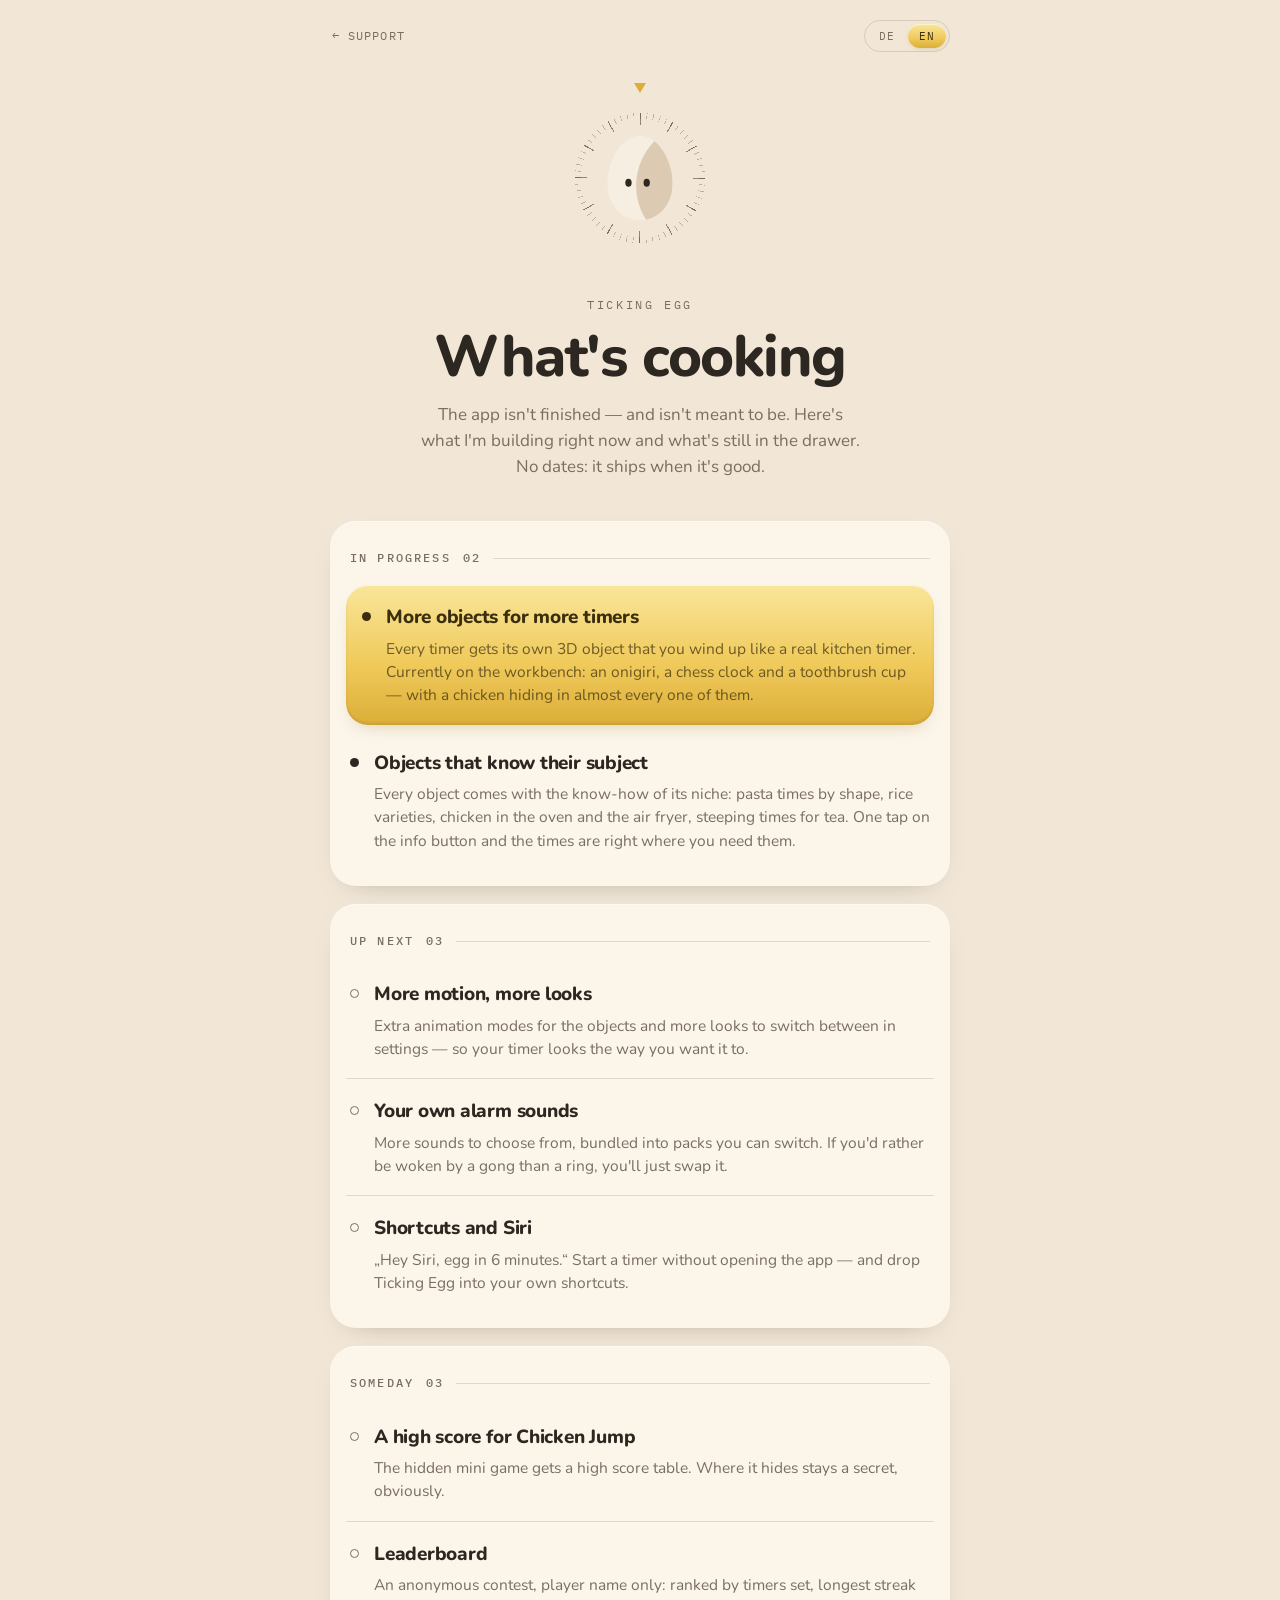
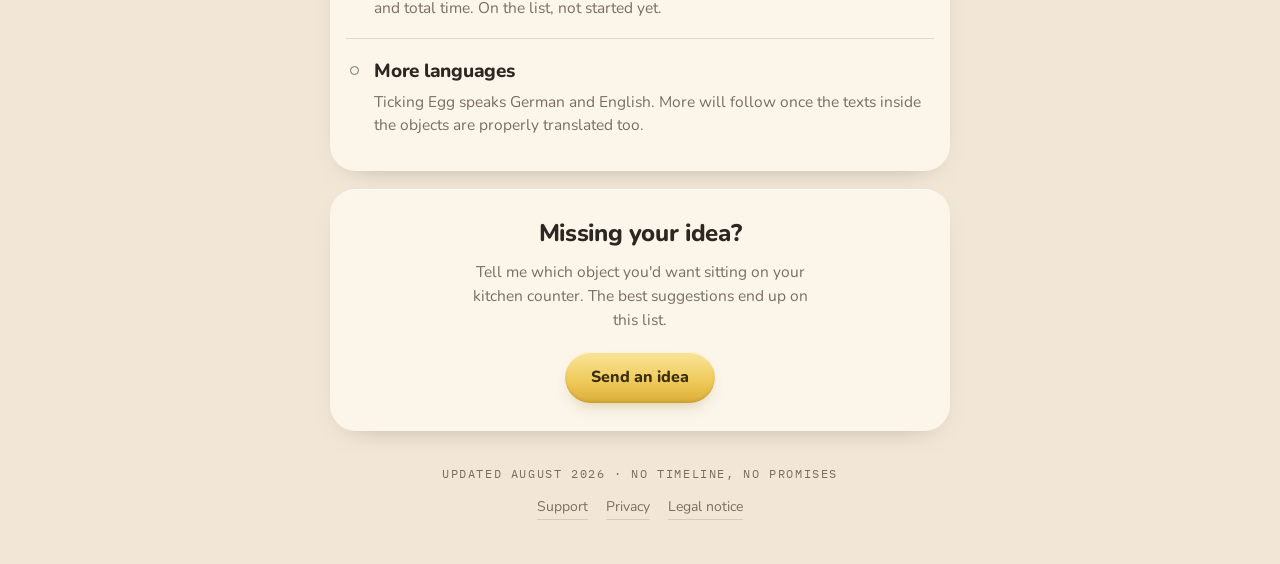
==== roadmap/index.html @ 5d7f401b "Rename roadmap.html to roadmap/index.html" ====
<!doctype html>
<html lang="de" data-lang="de">
<head>
<meta charset="utf-8">
<meta name="viewport" content="width=device-width, initial-scale=1">
<title>Was noch kommt · Ticking Egg</title>
<meta name="description" content="Woran ich gerade bei Ticking Egg arbeite und was als Nächstes kommt.">
<meta name="theme-color" content="#F2E7D6" media="(prefers-color-scheme: light)">
<meta name="theme-color" content="#1C1A17" media="(prefers-color-scheme: dark)">
<meta property="og:title" content="Was noch kommt · Ticking Egg">
<meta property="og:description" content="Woran ich gerade bei Ticking Egg arbeite und was als Nächstes kommt.">
<meta property="og:type" content="website">

<link rel="preconnect" href="https://fonts.googleapis.com">
<link rel="preconnect" href="https://fonts.gstatic.com" crossorigin>
<link href="https://fonts.googleapis.com/css2?family=IBM+Plex+Mono:wght@400;500;600&family=Nunito:wght@400;600;700;800&display=swap" rel="stylesheet">

<style>
/* ---------- Tokens ---------- */
:root{
  --bg:#F2E7D6;
  --sheet:#FBF5EA;
  --ink:#2C2721;
  --muted:#7A6E60;
  --line:rgba(44,39,33,.14);

  --butter:#F0CB5C;
  --butter-hi:#F9E59A;
  --butter-lo:#DCAE38;
  --butter-ink:#3B2E0E;
  --butter-ink-soft:rgba(59,46,14,.72);
  --butter-shadow:rgba(150,110,25,.38);

  --egg:#F6EEE0;
  --egg-shade:#DCCBB2;
  --tick:rgba(44,39,33,.28);
  --tick-major:rgba(44,39,33,.5);

  --focus:#2C2721;
  --radius:22px;
}

@media (prefers-color-scheme: dark){
  :root{
    --bg:#1C1A17;
    --sheet:#242119;
    --ink:#F0E7D9;
    --muted:#9C907E;
    --line:rgba(240,231,217,.13);

    --butter:#E2A33C;
    --butter-hi:#F3C46E;
    --butter-lo:#B77C1F;
    --butter-ink:#231907;
    --butter-ink-soft:rgba(35,25,7,.74);
    --butter-shadow:rgba(0,0,0,.5);

    --egg:#D9CDB8;
    --egg-shade:#8E8069;
    --tick:rgba(240,231,217,.28);
    --tick-major:rgba(240,231,217,.52);

    --focus:#F0E7D9;
  }
}

*{box-sizing:border-box}
html{-webkit-text-size-adjust:100%}
body{
  margin:0;
  background:var(--bg);
  color:var(--ink);
  font-family:"Nunito",-apple-system,BlinkMacSystemFont,"Segoe UI",sans-serif;
  font-size:17px;
  line-height:1.55;
  -webkit-font-smoothing:antialiased;
}
::selection{background:var(--butter);color:var(--butter-ink)}
a{color:inherit}
:focus-visible{outline:2px solid var(--focus);outline-offset:3px;border-radius:8px}

/* Sprache: ohne JS bleibt Deutsch sichtbar */
html[data-lang="de"] [lang="en"]{display:none}
html[data-lang="en"] [lang="de"]{display:none}

.wrap{width:100%;max-width:660px;margin:0 auto;padding:0 20px}

/* ---------- Kopfzeile ---------- */
.top{
  display:flex;align-items:center;justify-content:space-between;gap:16px;
  padding-top:20px;
}
.back{
  font-family:"IBM Plex Mono",ui-monospace,monospace;
  font-size:12px;letter-spacing:.09em;text-transform:uppercase;
  color:var(--muted);text-decoration:none;padding:6px 2px;
}
.back:hover{color:var(--ink)}

.lang{display:flex;gap:2px;padding:3px;border:1px solid var(--line);border-radius:999px}
.lang button{
  font-family:"IBM Plex Mono",ui-monospace,monospace;
  font-size:11px;letter-spacing:.1em;
  border:0;background:transparent;color:var(--muted);
  padding:5px 11px;border-radius:999px;cursor:pointer;
}
.lang button[aria-pressed="true"]{
  color:var(--butter-ink);
  background:linear-gradient(180deg,var(--butter-hi),var(--butter) 58%,var(--butter-lo));
  box-shadow:inset 0 1px 0 rgba(255,255,255,.5), 0 2px 6px -3px var(--butter-shadow);
}

/* ---------- Hero: das Aufzieh-Zifferblatt ---------- */
.hero{padding:34px 0 40px;text-align:center}

.dial{position:relative;width:184px;height:184px;margin:0 auto 26px}
.dial__ring,.dial__ring--major{
  position:absolute;inset:0;border-radius:50%;
  animation:wind 1700ms cubic-bezier(.17,.85,.28,1) both;
}
.dial__ring{
  background:repeating-conic-gradient(from 0deg,var(--tick) 0deg .7deg,transparent .7deg 6deg);
  -webkit-mask:radial-gradient(circle,transparent 0 45.5%,#000 45.5% 50%,transparent 50%);
  mask:radial-gradient(circle,transparent 0 45.5%,#000 45.5% 50%,transparent 50%);
}
.dial__ring--major{
  background:repeating-conic-gradient(from 0deg,var(--tick-major) 0deg 1deg,transparent 1deg 30deg);
  -webkit-mask:radial-gradient(circle,transparent 0 41%,#000 41% 50%,transparent 50%);
  mask:radial-gradient(circle,transparent 0 41%,#000 41% 50%,transparent 50%);
}
.dial__marker{
  position:absolute;top:-3px;left:50%;width:0;height:0;transform:translateX(-50%);
  border-left:6px solid transparent;border-right:6px solid transparent;
  border-top:10px solid var(--butter-lo);
}
.dial__egg{
  position:absolute;left:50%;top:50%;width:96px;height:96px;
  transform:translate(-50%,-50%);
  animation:settle 1700ms cubic-bezier(.2,1.2,.4,1) both;
}
.dial__egg .eyes{fill:var(--ink);transform-box:fill-box;transform-origin:center;animation:blink 6.5s infinite}

@keyframes wind{from{transform:rotate(-158deg)}to{transform:rotate(0)}}
@keyframes settle{
  0%{transform:translate(-50%,-50%) scale(.86) rotate(-7deg)}
  70%{transform:translate(-50%,-50%) scale(1.03) rotate(2deg)}
  100%{transform:translate(-50%,-50%) scale(1) rotate(0)}
}
@keyframes blink{0%,92%,100%{transform:scaleY(1)}94%{transform:scaleY(.08)}96%{transform:scaleY(1)}}

.eyebrow{
  margin:0 0 12px;
  font-family:"IBM Plex Mono",ui-monospace,monospace;
  font-size:12px;letter-spacing:.22em;text-transform:uppercase;color:var(--muted);
}
h1{
  margin:0 0 16px;
  font-size:clamp(38px,10vw,58px);
  font-weight:800;line-height:1.02;letter-spacing:-.025em;
}
.lede{margin:0 auto;max-width:44ch;color:var(--muted);font-size:17px}

/* ---------- Datenblatt ---------- */
.sheet{
  background:var(--sheet);
  border-radius:26px;
  padding:8px 16px 16px;
  margin-bottom:18px;
  box-shadow:0 1px 0 rgba(255,255,255,.5) inset, 0 10px 30px -22px rgba(0,0,0,.5);
}
.rule{
  display:flex;align-items:center;gap:12px;
  margin:0;padding:20px 4px 12px;
  font-family:"IBM Plex Mono",ui-monospace,monospace;
  font-size:12px;font-weight:500;letter-spacing:.18em;text-transform:uppercase;
  color:var(--muted);
}
.rule::after{content:"";flex:1;height:1px;background:var(--line)}
.rule__count{font-variant-numeric:tabular-nums}

.rows{list-style:none;margin:0;padding:0}
.row{
  display:grid;grid-template-columns:10px 1fr;gap:14px;align-items:start;
  padding:18px 4px;
  border-top:1px solid var(--line);
}
.rows > .row:first-child{border-top:0}
.dot{
  width:9px;height:9px;margin-top:9px;border-radius:50%;
  border:1.5px solid var(--muted);
}
.row--now .dot,.row--live .dot{border-color:transparent;background:currentColor}
.row h3{margin:0 0 4px;font-size:19px;font-weight:800;letter-spacing:-.012em}
.row p{margin:0;color:var(--muted);font-size:15.5px;line-height:1.5}

/* die hervorgehobene Pille — wie der ausgewählte Timer in der App */
.row--now{
  border-top:0;
  margin:6px 0;
  padding:18px 16px;
  border-radius:var(--radius);
  color:var(--butter-ink);
  background:linear-gradient(180deg,var(--butter-hi),var(--butter) 55%,var(--butter-lo));
  box-shadow:
    inset 0 1px 0 rgba(255,255,255,.62),
    inset 0 -2px 3px rgba(0,0,0,.09),
    0 8px 18px -10px var(--butter-shadow);
}
.row--now + .row{border-top:0}
.row--now p{color:var(--butter-ink-soft)}

/* ---------- Idee schicken ---------- */
.pitch{
  background:var(--sheet);
  border-radius:26px;
  padding:26px 20px 28px;
  text-align:center;
  box-shadow:0 1px 0 rgba(255,255,255,.5) inset, 0 10px 30px -22px rgba(0,0,0,.5);
}
.pitch h2{margin:0 0 8px;font-size:24px;font-weight:800;letter-spacing:-.015em}
.pitch p{margin:0 auto 20px;max-width:38ch;color:var(--muted);font-size:15.5px}
.cta{
  display:inline-block;text-decoration:none;
  font-weight:800;font-size:16px;
  color:var(--butter-ink);
  padding:13px 26px;border-radius:999px;
  background:linear-gradient(180deg,var(--butter-hi),var(--butter) 55%,var(--butter-lo));
  box-shadow:
    inset 0 1px 0 rgba(255,255,255,.62),
    inset 0 -2px 3px rgba(0,0,0,.09),
    0 8px 16px -8px var(--butter-shadow);
  transition:transform .18s cubic-bezier(.2,1.3,.4,1), box-shadow .18s ease;
}
.cta:hover{transform:translateY(-2px);box-shadow:inset 0 1px 0 rgba(255,255,255,.62),inset 0 -2px 3px rgba(0,0,0,.09),0 12px 20px -8px var(--butter-shadow)}
.cta:active{transform:translateY(1px) scale(.985)}

/* ---------- Fuß ---------- */
footer{padding:34px 0 44px;text-align:center}
.stamp{
  font-family:"IBM Plex Mono",ui-monospace,monospace;
  font-size:11.5px;letter-spacing:.14em;text-transform:uppercase;color:var(--muted);
  margin:0 0 14px;
}
.links{display:flex;flex-wrap:wrap;gap:6px 18px;justify-content:center;font-size:14px}
.links a{color:var(--muted);text-decoration:none;border-bottom:1px solid var(--line);padding-bottom:1px}
.links a:hover{color:var(--ink)}

@media (max-width:420px){
  body{font-size:16px}
  .dial{width:150px;height:150px}
  .dial__egg{width:78px;height:78px}
  .sheet,.pitch{border-radius:22px}
  .row h3{font-size:18px}
}

@media (prefers-reduced-motion:reduce){
  *,*::before,*::after{animation:none!important;transition:none!important}
}
</style>
</head>

<body>
<div class="wrap">

  <header class="top">
    <a class="back" href="/">← <span lang="de">Support</span><span lang="en">Support</span></a>
    <div class="lang" role="group" aria-label="Sprache / Language">
      <button type="button" data-lang-btn="de" aria-pressed="true">DE</button>
      <button type="button" data-lang-btn="en" aria-pressed="false">EN</button>
    </div>
  </header>

  <main>
    <section class="hero">
      <div class="dial">
        <div class="dial__ring"></div>
        <div class="dial__ring--major"></div>
        <div class="dial__marker"></div>
        <svg class="dial__egg" viewBox="0 0 100 100" aria-hidden="true">
          <defs>
            <clipPath id="eggClip">
              <path d="M50 6c20 0 34 27 34 50 0 22-15 38-34 38S16 78 16 56C16 33 30 6 50 6Z"/>
            </clipPath>
          </defs>
          <g clip-path="url(#eggClip)">
            <rect x="0" y="0" width="100" height="100" fill="var(--egg)"/>
            <circle cx="112" cy="58" r="66" fill="var(--egg-shade)"/>
          </g>
          <g class="eyes">
            <ellipse cx="38" cy="55" rx="3.3" ry="4.1"/>
            <ellipse cx="57" cy="55" rx="3.3" ry="4.1"/>
          </g>
        </svg>
      </div>

      <p class="eyebrow">Ticking Egg</p>
      <h1>
        <span lang="de">Was noch kommt</span>
        <span lang="en">What&#39;s cooking</span>
      </h1>
      <p class="lede">
        <span lang="de">Die App ist nicht fertig – und soll es auch nicht sein. Hier steht, woran ich gerade sitze und was noch in der Schublade liegt. Ohne Datum: fertig ist es, wenn es gut ist.</span>
        <span lang="en">The app isn&#39;t finished — and isn&#39;t meant to be. Here&#39;s what I&#39;m building right now and what&#39;s still in the drawer. No dates: it ships when it&#39;s good.</span>
      </p>
    </section>

    <section class="sheet" aria-labelledby="s1">
      <h2 class="rule" id="s1">
        <span lang="de">In Arbeit</span><span lang="en">In progress</span>
        <span class="rule__count">02</span>
      </h2>
      <ul class="rows">

        <li class="row row--now">
          <span class="dot"></span>
          <div>
            <h3>
              <span lang="de">Mehr Objekte für mehr Timer</span>
              <span lang="en">More objects for more timers</span>
            </h3>
            <p>
              <span lang="de">Jeder Timer bekommt sein eigenes 3D-Objekt, das du aufziehst wie eine echte Eieruhr. Auf dem Basteltisch liegen gerade unter anderem ein Onigiri, eine Schachuhr und ein Zahnputzbecher – und in fast jedem versteckt sich ein Huhn.</span>
              <span lang="en">Every timer gets its own 3D object that you wind up like a real kitchen timer. Currently on the workbench: an onigiri, a chess clock and a toothbrush cup — with a chicken hiding in almost every one of them.</span>
            </p>
          </div>
        </li>

        <li class="row row--live">
          <span class="dot"></span>
          <div>
            <h3>
              <span lang="de">Objektwissen wächst mit</span>
              <span lang="en">Objects that know their subject</span>
            </h3>
            <p>
              <span lang="de">Jedes Objekt bringt das Wissen seiner Nische mit: Nudelzeiten nach Sorte, Reissorten, Hähnchen im Ofen und in der Heißluftfritteuse, Ziehzeiten für Tee. Ein Tipp auf das Info-Symbol, und die Zeiten stehen da, wo du sie brauchst.</span>
              <span lang="en">Every object comes with the know-how of its niche: pasta times by shape, rice varieties, chicken in the oven and the air fryer, steeping times for tea. One tap on the info button and the times are right where you need them.</span>
            </p>
          </div>
        </li>

      </ul>
    </section>

    <section class="sheet" aria-labelledby="s2">
      <h2 class="rule" id="s2">
        <span lang="de">Als Nächstes</span><span lang="en">Up next</span>
        <span class="rule__count">03</span>
      </h2>
      <ul class="rows">

        <li class="row">
          <span class="dot"></span>
          <div>
            <h3>
              <span lang="de">Mehr Bewegung, mehr Optiken</span>
              <span lang="en">More motion, more looks</span>
            </h3>
            <p>
              <span lang="de">Zusätzliche Animationsmodi für die Objekte und weitere Optiken zum Umschalten in den Einstellungen – damit dein Timer so aussieht, wie du ihn haben willst.</span>
              <span lang="en">Extra animation modes for the objects and more looks to switch between in settings — so your timer looks the way you want it to.</span>
            </p>
          </div>
        </li>

        <li class="row">
          <span class="dot"></span>
          <div>
            <h3>
              <span lang="de">Eigene Alarmtöne</span>
              <span lang="en">Your own alarm sounds</span>
            </h3>
            <p>
              <span lang="de">Mehr Klänge zur Auswahl und Sound-Packs zum Wechseln. Wer lieber von einem Gong als von einem Klingeln geweckt wird, stellt das dann einfach um.</span>
              <span lang="en">More sounds to choose from, bundled into packs you can switch. If you&#39;d rather be woken by a gong than a ring, you&#39;ll just swap it.</span>
            </p>
          </div>
        </li>

        <li class="row">
          <span class="dot"></span>
          <div>
            <h3>
              <span lang="de">Kurzbefehle und Siri</span>
              <span lang="en">Shortcuts and Siri</span>
            </h3>
            <p>
              <span lang="de">„Hey Siri, Ei in 6 Minuten." Timer starten, ohne die App zu öffnen – und Ticking Egg in eigene Kurzbefehle einbauen.</span>
              <span lang="en">&#8222;Hey Siri, egg in 6 minutes.&#8220; Start a timer without opening the app — and drop Ticking Egg into your own shortcuts.</span>
            </p>
          </div>
        </li>

      </ul>
    </section>

    <section class="sheet" aria-labelledby="s3">
      <h2 class="rule" id="s3">
        <span lang="de">Irgendwann</span><span lang="en">Someday</span>
        <span class="rule__count">03</span>
      </h2>
      <ul class="rows">

        <li class="row">
          <span class="dot"></span>
          <div>
            <h3>
              <span lang="de">Bestenliste für Chicken Jump</span>
              <span lang="en">A high score for Chicken Jump</span>
            </h3>
            <p>
              <span lang="de">Das versteckte Mini-Spiel bekommt eine Bestenliste. Wo es sich versteckt, wird hier natürlich nicht verraten.</span>
              <span lang="en">The hidden mini game gets a high score table. Where it hides stays a secret, obviously.</span>
            </p>
          </div>
        </li>

        <li class="row">
          <span class="dot"></span>
          <div>
            <h3>
              <span lang="de">Rangliste</span>
              <span lang="en">Leaderboard</span>
            </h3>
            <p>
              <span lang="de">Anonymer Wettbewerb, nur mit einem Spielernamen: gewertet nach gestellten Timern, längster Serie und Gesamtzeit. Steht auf der Liste, ist aber noch nicht angefangen.</span>
              <span lang="en">An anonymous contest, player name only: ranked by timers set, longest streak and total time. On the list, not started yet.</span>
            </p>
          </div>
        </li>

        <li class="row">
          <span class="dot"></span>
          <div>
            <h3>
              <span lang="de">Mehr Sprachen</span>
              <span lang="en">More languages</span>
            </h3>
            <p>
              <span lang="de">Ticking Egg spricht Deutsch und Englisch. Weitere Sprachen kommen, sobald auch die Texte in den Objekten sauber übersetzt sind.</span>
              <span lang="en">Ticking Egg speaks German and English. More will follow once the texts inside the objects are properly translated too.</span>
            </p>
          </div>
        </li>

      </ul>
    </section>

    <section class="pitch">
      <h2>
        <span lang="de">Deine Idee fehlt hier?</span>
        <span lang="en">Missing your idea?</span>
      </h2>
      <p>
        <span lang="de">Sag mir, welches Objekt du auf deinem Küchentisch stehen hättest. Die besten Vorschläge landen auf dieser Liste.</span>
        <span lang="en">Tell me which object you&#39;d want sitting on your kitchen counter. The best suggestions end up on this list.</span>
      </p>
      <a class="cta" href="mailto:hello@robdsgn.com?subject=Ticking%20Egg%20%E2%80%93%20Idee">
        <span lang="de">Idee schicken</span>
        <span lang="en">Send an idea</span>
      </a>
    </section>
  </main>

  <footer>
    <p class="stamp">
      <span lang="de">Stand: August 2026 · Kein Zeitplan, keine Versprechen</span>
      <span lang="en">Updated August 2026 · No timeline, no promises</span>
    </p>
    <nav class="links">
      <a href="/"><span lang="de">Support</span><span lang="en">Support</span></a>
      <a href="/datenschutz.html"><span lang="de">Datenschutz</span><span lang="en">Privacy</span></a>
      <a href="/impressum.html"><span lang="de">Impressum</span><span lang="en">Legal notice</span></a>
    </nav>
  </footer>

</div>

<script>
(function () {
  var root = document.documentElement;
  var buttons = document.querySelectorAll('[data-lang-btn]');

  function setLang(lang) {
    root.setAttribute('data-lang', lang);
    root.setAttribute('lang', lang);
    buttons.forEach(function (b) {
      b.setAttribute('aria-pressed', String(b.dataset.langBtn === lang));
    });
  }

  buttons.forEach(function (b) {
    b.addEventListener('click', function () { setLang(b.dataset.langBtn); });
  });

  // Beim ersten Aufruf der Browsersprache folgen
  if ((navigator.language || 'de').slice(0, 2).toLowerCase() !== 'de') setLang('en');
})();
</script>
</body>
</html>
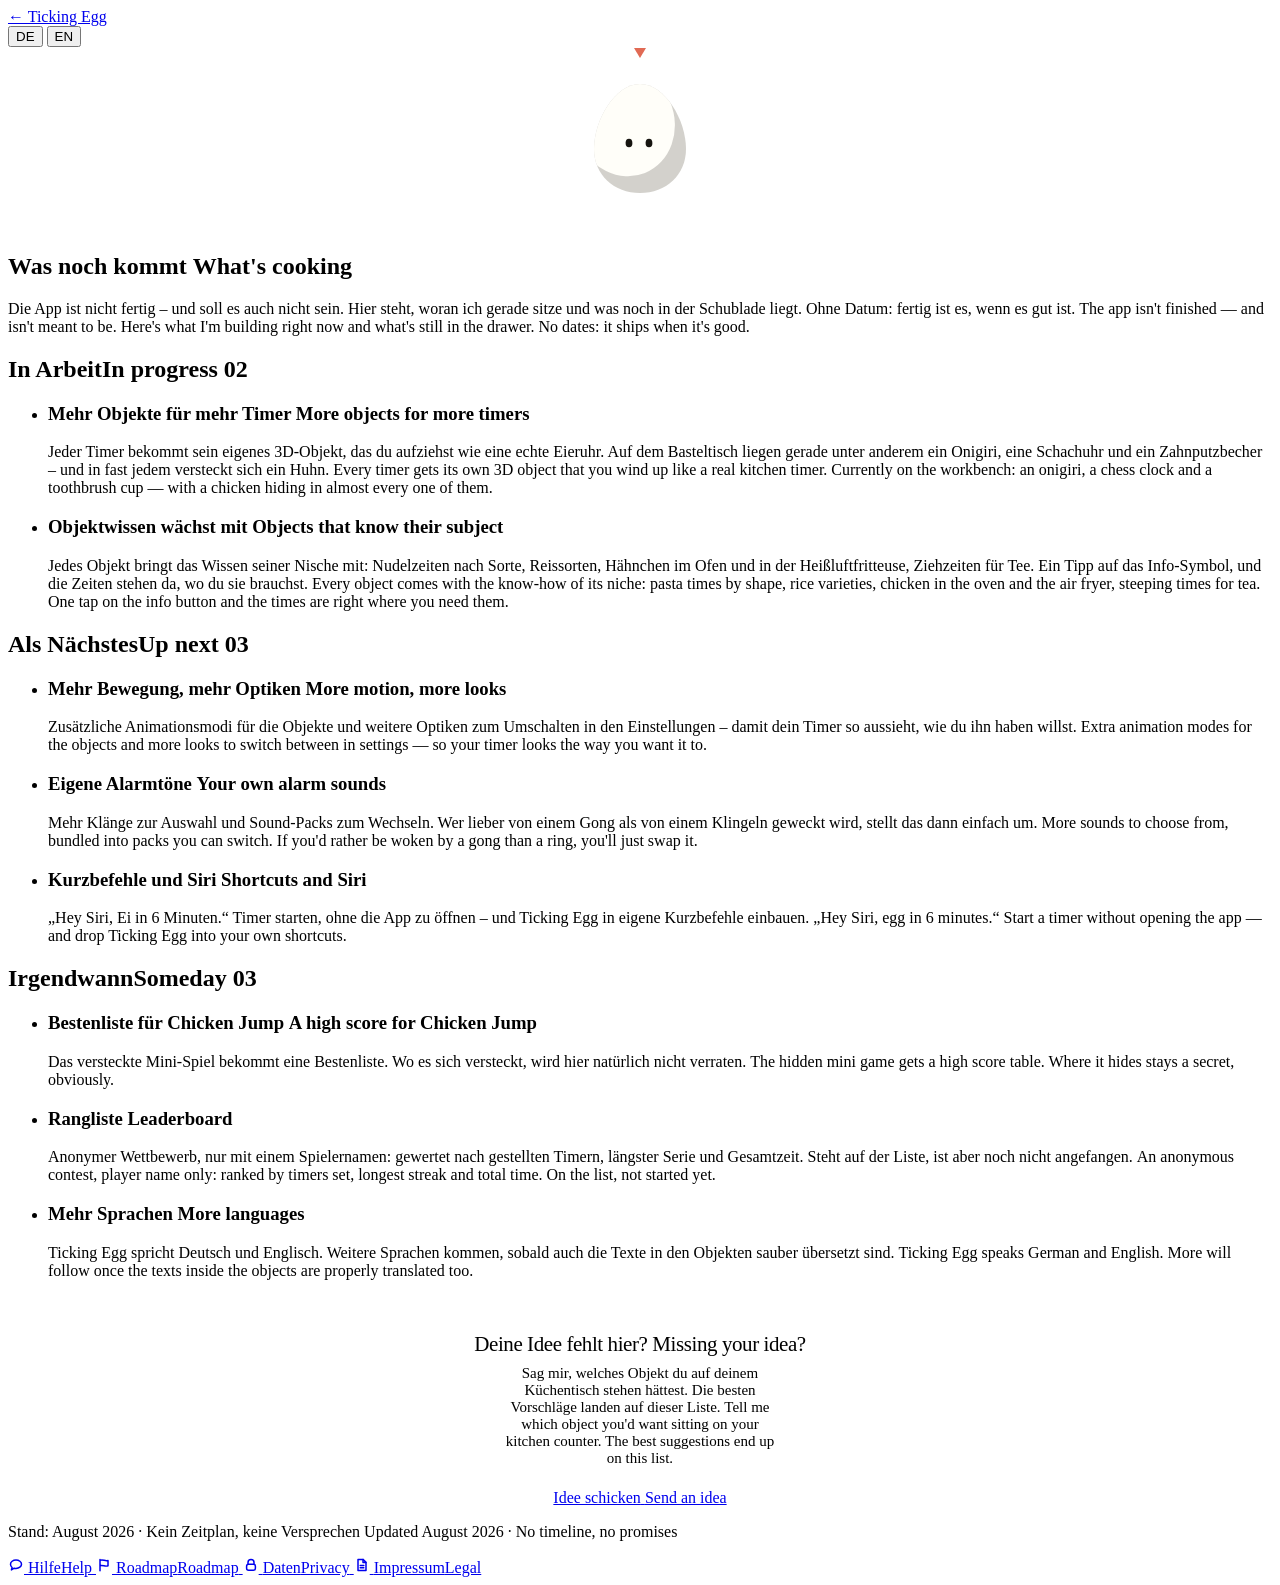
==== commit 8b1405a4: "Update index.html" ====
--- a/roadmap/index.html
+++ b/roadmap/index.html
@@ -2,268 +2,74 @@
 <html lang="de" data-lang="de">
 <head>
 <meta charset="utf-8">
-<meta name="viewport" content="width=device-width, initial-scale=1">
+<meta name="viewport" content="width=device-width, initial-scale=1, viewport-fit=cover">
 <title>Was noch kommt · Ticking Egg</title>
 <meta name="description" content="Woran ich gerade bei Ticking Egg arbeite und was als Nächstes kommt.">
-<meta name="theme-color" content="#F2E7D6" media="(prefers-color-scheme: light)">
-<meta name="theme-color" content="#1C1A17" media="(prefers-color-scheme: dark)">
+<meta name="theme-color" content="#E9DBC4" media="(prefers-color-scheme: light)">
+<meta name="theme-color" content="#161410" media="(prefers-color-scheme: dark)">
 <meta property="og:title" content="Was noch kommt · Ticking Egg">
 <meta property="og:description" content="Woran ich gerade bei Ticking Egg arbeite und was als Nächstes kommt.">
 <meta property="og:type" content="website">
-
-<link rel="preconnect" href="https://fonts.googleapis.com">
-<link rel="preconnect" href="https://fonts.gstatic.com" crossorigin>
-<link href="https://fonts.googleapis.com/css2?family=IBM+Plex+Mono:wght@400;500;600&family=Nunito:wght@400;600;700;800&display=swap" rel="stylesheet">
+<link rel="stylesheet" href="/assets/app.css">
 
 <style>
-/* ---------- Tokens ---------- */
-:root{
-  --bg:#F2E7D6;
-  --sheet:#FBF5EA;
-  --ink:#2C2721;
-  --muted:#7A6E60;
-  --line:rgba(44,39,33,.14);
-
-  --butter:#F0CB5C;
-  --butter-hi:#F9E59A;
-  --butter-lo:#DCAE38;
-  --butter-ink:#3B2E0E;
-  --butter-ink-soft:rgba(59,46,14,.72);
-  --butter-shadow:rgba(150,110,25,.38);
-
-  --egg:#F6EEE0;
-  --egg-shade:#DCCBB2;
-  --tick:rgba(44,39,33,.28);
-  --tick-major:rgba(44,39,33,.5);
-
-  --focus:#2C2721;
-  --radius:22px;
-}
-
-@media (prefers-color-scheme: dark){
-  :root{
-    --bg:#1C1A17;
-    --sheet:#242119;
-    --ink:#F0E7D9;
-    --muted:#9C907E;
-    --line:rgba(240,231,217,.13);
-
-    --butter:#E2A33C;
-    --butter-hi:#F3C46E;
-    --butter-lo:#B77C1F;
-    --butter-ink:#231907;
-    --butter-ink-soft:rgba(35,25,7,.74);
-    --butter-shadow:rgba(0,0,0,.5);
-
-    --egg:#D9CDB8;
-    --egg-shade:#8E8069;
-    --tick:rgba(240,231,217,.28);
-    --tick-major:rgba(240,231,217,.52);
-
-    --focus:#F0E7D9;
-  }
-}
-
-*{box-sizing:border-box}
-html{-webkit-text-size-adjust:100%}
-body{
-  margin:0;
-  background:var(--bg);
-  color:var(--ink);
-  font-family:"Nunito",-apple-system,BlinkMacSystemFont,"Segoe UI",sans-serif;
-  font-size:17px;
-  line-height:1.55;
-  -webkit-font-smoothing:antialiased;
-}
-::selection{background:var(--butter);color:var(--butter-ink)}
-a{color:inherit}
-:focus-visible{outline:2px solid var(--focus);outline-offset:3px;border-radius:8px}
-
-/* Sprache: ohne JS bleibt Deutsch sichtbar */
-html[data-lang="de"] [lang="en"]{display:none}
-html[data-lang="en"] [lang="de"]{display:none}
-
-.wrap{width:100%;max-width:660px;margin:0 auto;padding:0 20px}
-
-/* ---------- Kopfzeile ---------- */
-.top{
-  display:flex;align-items:center;justify-content:space-between;gap:16px;
-  padding-top:20px;
-}
-.back{
-  font-family:"IBM Plex Mono",ui-monospace,monospace;
-  font-size:12px;letter-spacing:.09em;text-transform:uppercase;
-  color:var(--muted);text-decoration:none;padding:6px 2px;
-}
-.back:hover{color:var(--ink)}
-
-.lang{display:flex;gap:2px;padding:3px;border:1px solid var(--line);border-radius:999px}
-.lang button{
-  font-family:"IBM Plex Mono",ui-monospace,monospace;
-  font-size:11px;letter-spacing:.1em;
-  border:0;background:transparent;color:var(--muted);
-  padding:5px 11px;border-radius:999px;cursor:pointer;
-}
-.lang button[aria-pressed="true"]{
-  color:var(--butter-ink);
-  background:linear-gradient(180deg,var(--butter-hi),var(--butter) 58%,var(--butter-lo));
-  box-shadow:inset 0 1px 0 rgba(255,255,255,.5), 0 2px 6px -3px var(--butter-shadow);
-}
-
-/* ---------- Hero: das Aufzieh-Zifferblatt ---------- */
-.hero{padding:34px 0 40px;text-align:center}
-
-.dial{position:relative;width:184px;height:184px;margin:0 auto 26px}
+/* Aufzieh-Zifferblatt — nur auf dieser Seite */
+.dial{position:relative;width:180px;height:180px;margin:0 auto 26px}
 .dial__ring,.dial__ring--major{
   position:absolute;inset:0;border-radius:50%;
-  animation:wind 1700ms cubic-bezier(.17,.85,.28,1) both;
+  animation:wind 1500ms cubic-bezier(.17,.85,.28,1) both;
 }
 .dial__ring{
-  background:repeating-conic-gradient(from 0deg,var(--tick) 0deg .7deg,transparent .7deg 6deg);
+  background:repeating-conic-gradient(from 0deg,var(--line) 0deg .8deg,transparent .8deg 6deg);
   -webkit-mask:radial-gradient(circle,transparent 0 45.5%,#000 45.5% 50%,transparent 50%);
   mask:radial-gradient(circle,transparent 0 45.5%,#000 45.5% 50%,transparent 50%);
 }
 .dial__ring--major{
-  background:repeating-conic-gradient(from 0deg,var(--tick-major) 0deg 1deg,transparent 1deg 30deg);
+  background:repeating-conic-gradient(from 0deg,var(--muted) 0deg 1.1deg,transparent 1.1deg 30deg);
   -webkit-mask:radial-gradient(circle,transparent 0 41%,#000 41% 50%,transparent 50%);
   mask:radial-gradient(circle,transparent 0 41%,#000 41% 50%,transparent 50%);
 }
 .dial__marker{
-  position:absolute;top:-3px;left:50%;width:0;height:0;transform:translateX(-50%);
+  position:absolute;top:1px;left:50%;width:0;height:0;transform:translateX(-50%);
   border-left:6px solid transparent;border-right:6px solid transparent;
-  border-top:10px solid var(--butter-lo);
+  border-top:10px solid #E16A54;
 }
 .dial__egg{
-  position:absolute;left:50%;top:50%;width:96px;height:96px;
+  position:absolute;left:50%;top:50%;width:104px;height:112px;
   transform:translate(-50%,-50%);
-  animation:settle 1700ms cubic-bezier(.2,1.2,.4,1) both;
-}
-.dial__egg .eyes{fill:var(--ink);transform-box:fill-box;transform-origin:center;animation:blink 6.5s infinite}
-
-@keyframes wind{from{transform:rotate(-158deg)}to{transform:rotate(0)}}
-@keyframes settle{
+  animation:settleDial 1500ms cubic-bezier(.2,1.2,.4,1) both;
+}
+.dial__egg .eyes{fill:#161410;transform-box:fill-box;transform-origin:center;animation:blink 6.5s infinite}
+
+@keyframes wind{from{transform:rotate(-152deg)}to{transform:rotate(0)}}
+@keyframes settleDial{
   0%{transform:translate(-50%,-50%) scale(.86) rotate(-7deg)}
   70%{transform:translate(-50%,-50%) scale(1.03) rotate(2deg)}
   100%{transform:translate(-50%,-50%) scale(1) rotate(0)}
 }
 @keyframes blink{0%,92%,100%{transform:scaleY(1)}94%{transform:scaleY(.08)}96%{transform:scaleY(1)}}
 
-.eyebrow{
-  margin:0 0 12px;
-  font-family:"IBM Plex Mono",ui-monospace,monospace;
-  font-size:12px;letter-spacing:.22em;text-transform:uppercase;color:var(--muted);
-}
-h1{
-  margin:0 0 16px;
-  font-size:clamp(38px,10vw,58px);
-  font-weight:800;line-height:1.02;letter-spacing:-.025em;
-}
-.lede{margin:0 auto;max-width:44ch;color:var(--muted);font-size:17px}
-
-/* ---------- Datenblatt ---------- */
-.sheet{
-  background:var(--sheet);
-  border-radius:26px;
-  padding:8px 16px 16px;
-  margin-bottom:18px;
-  box-shadow:0 1px 0 rgba(255,255,255,.5) inset, 0 10px 30px -22px rgba(0,0,0,.5);
-}
-.rule{
-  display:flex;align-items:center;gap:12px;
-  margin:0;padding:20px 4px 12px;
-  font-family:"IBM Plex Mono",ui-monospace,monospace;
-  font-size:12px;font-weight:500;letter-spacing:.18em;text-transform:uppercase;
-  color:var(--muted);
-}
-.rule::after{content:"";flex:1;height:1px;background:var(--line)}
-.rule__count{font-variant-numeric:tabular-nums}
-
-.rows{list-style:none;margin:0;padding:0}
-.row{
-  display:grid;grid-template-columns:10px 1fr;gap:14px;align-items:start;
-  padding:18px 4px;
-  border-top:1px solid var(--line);
-}
-.rows > .row:first-child{border-top:0}
-.dot{
-  width:9px;height:9px;margin-top:9px;border-radius:50%;
-  border:1.5px solid var(--muted);
-}
-.row--now .dot,.row--live .dot{border-color:transparent;background:currentColor}
-.row h3{margin:0 0 4px;font-size:19px;font-weight:800;letter-spacing:-.012em}
-.row p{margin:0;color:var(--muted);font-size:15.5px;line-height:1.5}
-
-/* die hervorgehobene Pille — wie der ausgewählte Timer in der App */
-.row--now{
-  border-top:0;
-  margin:6px 0;
-  padding:18px 16px;
-  border-radius:var(--radius);
-  color:var(--butter-ink);
-  background:linear-gradient(180deg,var(--butter-hi),var(--butter) 55%,var(--butter-lo));
-  box-shadow:
-    inset 0 1px 0 rgba(255,255,255,.62),
-    inset 0 -2px 3px rgba(0,0,0,.09),
-    0 8px 18px -10px var(--butter-shadow);
-}
-.row--now + .row{border-top:0}
-.row--now p{color:var(--butter-ink-soft)}
-
-/* ---------- Idee schicken ---------- */
-.pitch{
-  background:var(--sheet);
-  border-radius:26px;
-  padding:26px 20px 28px;
-  text-align:center;
-  box-shadow:0 1px 0 rgba(255,255,255,.5) inset, 0 10px 30px -22px rgba(0,0,0,.5);
-}
-.pitch h2{margin:0 0 8px;font-size:24px;font-weight:800;letter-spacing:-.015em}
-.pitch p{margin:0 auto 20px;max-width:38ch;color:var(--muted);font-size:15.5px}
-.cta{
-  display:inline-block;text-decoration:none;
-  font-weight:800;font-size:16px;
-  color:var(--butter-ink);
-  padding:13px 26px;border-radius:999px;
-  background:linear-gradient(180deg,var(--butter-hi),var(--butter) 55%,var(--butter-lo));
-  box-shadow:
-    inset 0 1px 0 rgba(255,255,255,.62),
-    inset 0 -2px 3px rgba(0,0,0,.09),
-    0 8px 16px -8px var(--butter-shadow);
-  transition:transform .18s cubic-bezier(.2,1.3,.4,1), box-shadow .18s ease;
-}
-.cta:hover{transform:translateY(-2px);box-shadow:inset 0 1px 0 rgba(255,255,255,.62),inset 0 -2px 3px rgba(0,0,0,.09),0 12px 20px -8px var(--butter-shadow)}
-.cta:active{transform:translateY(1px) scale(.985)}
-
-/* ---------- Fuß ---------- */
-footer{padding:34px 0 44px;text-align:center}
-.stamp{
-  font-family:"IBM Plex Mono",ui-monospace,monospace;
-  font-size:11.5px;letter-spacing:.14em;text-transform:uppercase;color:var(--muted);
-  margin:0 0 14px;
-}
-.links{display:flex;flex-wrap:wrap;gap:6px 18px;justify-content:center;font-size:14px}
-.links a{color:var(--muted);text-decoration:none;border-bottom:1px solid var(--line);padding-bottom:1px}
-.links a:hover{color:var(--ink)}
-
-@media (max-width:420px){
-  body{font-size:16px}
-  .dial{width:150px;height:150px}
-  .dial__egg{width:78px;height:78px}
-  .sheet,.pitch{border-radius:22px}
-  .row h3{font-size:18px}
-}
-
-@media (prefers-reduced-motion:reduce){
-  *,*::before,*::after{animation:none!important;transition:none!important}
+/* Karte „Idee schicken“ */
+.pitch{margin-top:44px;text-align:center;padding-top:8px}
+.pitch h2{margin:0 0 8px;font-size:21px;font-weight:500;letter-spacing:-.02em}
+.pitch p{margin:0 auto 22px;max-width:38ch;color:var(--muted);font-size:15px}
+
+@media (max-width:430px){
+  .dial{width:152px;height:152px}
+  .dial__egg{width:88px;height:95px}
 }
 </style>
 </head>
 
-<body>
+<body data-title-de="Was noch kommt · Ticking Egg"
+      data-title-en="What&#39;s cooking · Ticking Egg"
+      data-desc-de="Woran ich gerade bei Ticking Egg arbeite und was als Nächstes kommt."
+      data-desc-en="What I&#39;m building in Ticking Egg right now and what comes next.">
+
 <div class="wrap">
 
   <header class="top">
-    <a class="back" href="/">← <span lang="de">Support</span><span lang="en">Support</span></a>
+    <a class="wordmark wordmark--back" href="/">← Ticking Egg</a>
     <div class="lang" role="group" aria-label="Sprache / Language">
       <button type="button" data-lang-btn="de" aria-pressed="true">DE</button>
       <button type="button" data-lang-btn="en" aria-pressed="false">EN</button>
@@ -271,29 +77,25 @@
   </header>
 
   <main>
+
     <section class="hero">
       <div class="dial">
         <div class="dial__ring"></div>
         <div class="dial__ring--major"></div>
         <div class="dial__marker"></div>
-        <svg class="dial__egg" viewBox="0 0 100 100" aria-hidden="true">
-          <defs>
-            <clipPath id="eggClip">
-              <path d="M50 6c20 0 34 27 34 50 0 22-15 38-34 38S16 78 16 56C16 33 30 6 50 6Z"/>
-            </clipPath>
-          </defs>
+        <svg class="dial__egg" viewBox="0 0 104 112" aria-hidden="true">
+          <defs><clipPath id="eggClip"><path d="M52 3C27 3 6 39 6 68c0 26 20 44 46 44s46-18 46-44C98 39 77 3 52 3Z"/></clipPath></defs>
           <g clip-path="url(#eggClip)">
-            <rect x="0" y="0" width="100" height="100" fill="var(--egg)"/>
-            <circle cx="112" cy="58" r="66" fill="var(--egg-shade)"/>
+            <rect width="104" height="112" fill="#D3D1CC"/>
+            <ellipse cx="36" cy="40" rx="50" ry="56" transform="rotate(-22 36 40)" fill="#FFFEF9"/>
           </g>
           <g class="eyes">
-            <ellipse cx="38" cy="55" rx="3.3" ry="4.1"/>
-            <ellipse cx="57" cy="55" rx="3.3" ry="4.1"/>
+            <ellipse cx="41" cy="62" rx="3.4" ry="4.3"/>
+            <ellipse cx="61" cy="62" rx="3.4" ry="4.3"/>
           </g>
         </svg>
       </div>
 
-      <p class="eyebrow">Ticking Egg</p>
       <h1>
         <span lang="de">Was noch kommt</span>
         <span lang="en">What&#39;s cooking</span>
@@ -304,14 +106,14 @@
       </p>
     </section>
 
-    <section class="sheet" aria-labelledby="s1">
+    <section aria-labelledby="s1">
       <h2 class="rule" id="s1">
         <span lang="de">In Arbeit</span><span lang="en">In progress</span>
         <span class="rule__count">02</span>
       </h2>
       <ul class="rows">
 
-        <li class="row row--now">
+        <li class="row row--dot row--now">
           <span class="dot"></span>
           <div>
             <h3>
@@ -325,7 +127,7 @@
           </div>
         </li>
 
-        <li class="row row--live">
+        <li class="row row--dot row--live">
           <span class="dot"></span>
           <div>
             <h3>
@@ -342,14 +144,14 @@
       </ul>
     </section>
 
-    <section class="sheet" aria-labelledby="s2">
+    <section aria-labelledby="s2">
       <h2 class="rule" id="s2">
         <span lang="de">Als Nächstes</span><span lang="en">Up next</span>
         <span class="rule__count">03</span>
       </h2>
       <ul class="rows">
 
-        <li class="row">
+        <li class="row row--dot">
           <span class="dot"></span>
           <div>
             <h3>
@@ -363,7 +165,7 @@
           </div>
         </li>
 
-        <li class="row">
+        <li class="row row--dot">
           <span class="dot"></span>
           <div>
             <h3>
@@ -377,7 +179,7 @@
           </div>
         </li>
 
-        <li class="row">
+        <li class="row row--dot">
           <span class="dot"></span>
           <div>
             <h3>
@@ -385,7 +187,7 @@
               <span lang="en">Shortcuts and Siri</span>
             </h3>
             <p>
-              <span lang="de">„Hey Siri, Ei in 6 Minuten." Timer starten, ohne die App zu öffnen – und Ticking Egg in eigene Kurzbefehle einbauen.</span>
+              <span lang="de">„Hey Siri, Ei in 6 Minuten.“ Timer starten, ohne die App zu öffnen – und Ticking Egg in eigene Kurzbefehle einbauen.</span>
               <span lang="en">&#8222;Hey Siri, egg in 6 minutes.&#8220; Start a timer without opening the app — and drop Ticking Egg into your own shortcuts.</span>
             </p>
           </div>
@@ -394,14 +196,14 @@
       </ul>
     </section>
 
-    <section class="sheet" aria-labelledby="s3">
+    <section aria-labelledby="s3">
       <h2 class="rule" id="s3">
         <span lang="de">Irgendwann</span><span lang="en">Someday</span>
         <span class="rule__count">03</span>
       </h2>
       <ul class="rows">
 
-        <li class="row">
+        <li class="row row--dot">
           <span class="dot"></span>
           <div>
             <h3>
@@ -415,7 +217,7 @@
           </div>
         </li>
 
-        <li class="row">
+        <li class="row row--dot">
           <span class="dot"></span>
           <div>
             <h3>
@@ -429,7 +231,7 @@
           </div>
         </li>
 
-        <li class="row">
+        <li class="row row--dot">
           <span class="dot"></span>
           <div>
             <h3>
@@ -455,47 +257,43 @@
         <span lang="de">Sag mir, welches Objekt du auf deinem Küchentisch stehen hättest. Die besten Vorschläge landen auf dieser Liste.</span>
         <span lang="en">Tell me which object you&#39;d want sitting on your kitchen counter. The best suggestions end up on this list.</span>
       </p>
-      <a class="cta" href="mailto:hello@robdsgn.com?subject=Ticking%20Egg%20%E2%80%93%20Idee">
+      <a class="btn btn--accent" href="mailto:hello@robdsgn.com?subject=Ticking%20Egg%20%E2%80%93%20Idee">
         <span lang="de">Idee schicken</span>
         <span lang="en">Send an idea</span>
       </a>
     </section>
+
   </main>
 
-  <footer>
-    <p class="stamp">
+  <footer class="page">
+    <p>
       <span lang="de">Stand: August 2026 · Kein Zeitplan, keine Versprechen</span>
       <span lang="en">Updated August 2026 · No timeline, no promises</span>
     </p>
-    <nav class="links">
-      <a href="/"><span lang="de">Support</span><span lang="en">Support</span></a>
-      <a href="/datenschutz.html"><span lang="de">Datenschutz</span><span lang="en">Privacy</span></a>
-      <a href="/impressum.html"><span lang="de">Impressum</span><span lang="en">Legal notice</span></a>
-    </nav>
   </footer>
-
 </div>
 
-<script>
-(function () {
-  var root = document.documentElement;
-  var buttons = document.querySelectorAll('[data-lang-btn]');
-
-  function setLang(lang) {
-    root.setAttribute('data-lang', lang);
-    root.setAttribute('lang', lang);
-    buttons.forEach(function (b) {
-      b.setAttribute('aria-pressed', String(b.dataset.langBtn === lang));
-    });
-  }
-
-  buttons.forEach(function (b) {
-    b.addEventListener('click', function () { setLang(b.dataset.langBtn); });
-  });
-
-  // Beim ersten Aufruf der Browsersprache folgen
-  if ((navigator.language || 'de').slice(0, 2).toLowerCase() !== 'de') setLang('en');
-})();
-</script>
+<nav class="modebar" aria-label="Ticking Egg">
+  <div class="modebar__inner">
+  <a href="/">
+    <svg width="16" height="16" viewBox="0 0 16 16" fill="none" stroke="currentColor" stroke-width="1.5" stroke-linecap="round" stroke-linejoin="round" aria-hidden="true"><path d="M2.5 7.2c0-2.3 2.5-4.2 5.5-4.2s5.5 1.9 5.5 4.2S11 11.4 8 11.4c-.6 0-1.2-.1-1.8-.2L3.4 12.9l.7-2.4C3.1 9.7 2.5 8.5 2.5 7.2Z"/></svg>
+    <span lang="de">Hilfe</span><span lang="en">Help</span>
+  </a>
+  <a href="/roadmap/" aria-current="page">
+    <svg width="16" height="16" viewBox="0 0 16 16" fill="none" stroke="currentColor" stroke-width="1.5" stroke-linecap="round" stroke-linejoin="round" aria-hidden="true"><path d="M4 13.8V2.6M4 3.4c2.6-1.2 5.4 1 8 0v5.4c-2.6 1.2-5.4-1-8 0Z"/></svg>
+    <span lang="de">Roadmap</span><span lang="en">Roadmap</span>
+  </a>
+  <a href="/datenschutz.html">
+    <svg width="16" height="16" viewBox="0 0 16 16" fill="none" stroke="currentColor" stroke-width="1.5" stroke-linecap="round" stroke-linejoin="round" aria-hidden="true"><path d="M5 7.2V5.5a3 3 0 0 1 6 0v1.7"/><rect x="3.6" y="7.2" width="8.8" height="6" rx="2"/></svg>
+    <span lang="de">Daten</span><span lang="en">Privacy</span>
+  </a>
+  <a href="/impressum.html">
+    <svg width="16" height="16" viewBox="0 0 16 16" fill="none" stroke="currentColor" stroke-width="1.5" stroke-linecap="round" stroke-linejoin="round" aria-hidden="true"><path d="M4 2.4h5l3 3v8.2H4Z"/><path d="M9 2.4v3h3M6.2 8.6h3.6M6.2 10.8h3.6"/></svg>
+    <span lang="de">Impressum</span><span lang="en">Legal</span>
+  </a>
+  </div>
+</nav>
+
+<script src="/assets/app.js"></script>
 </body>
 </html>
